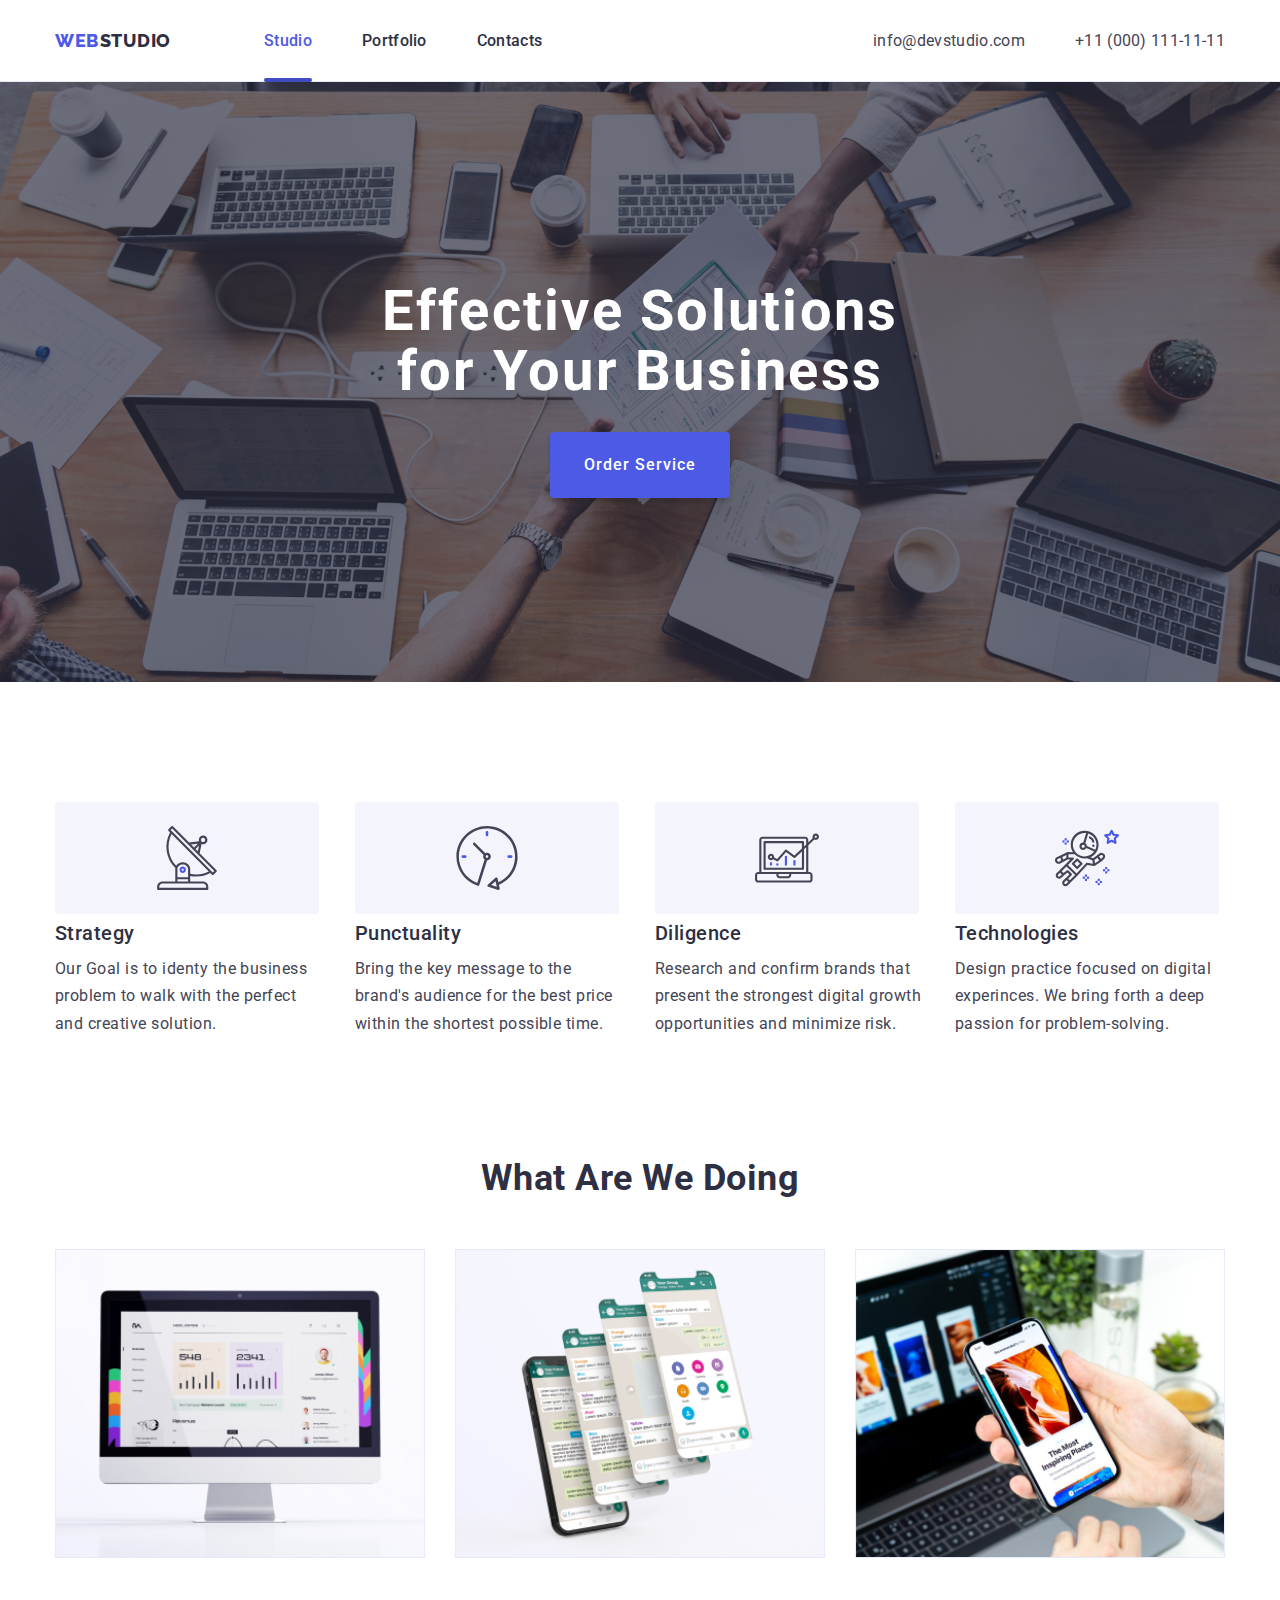
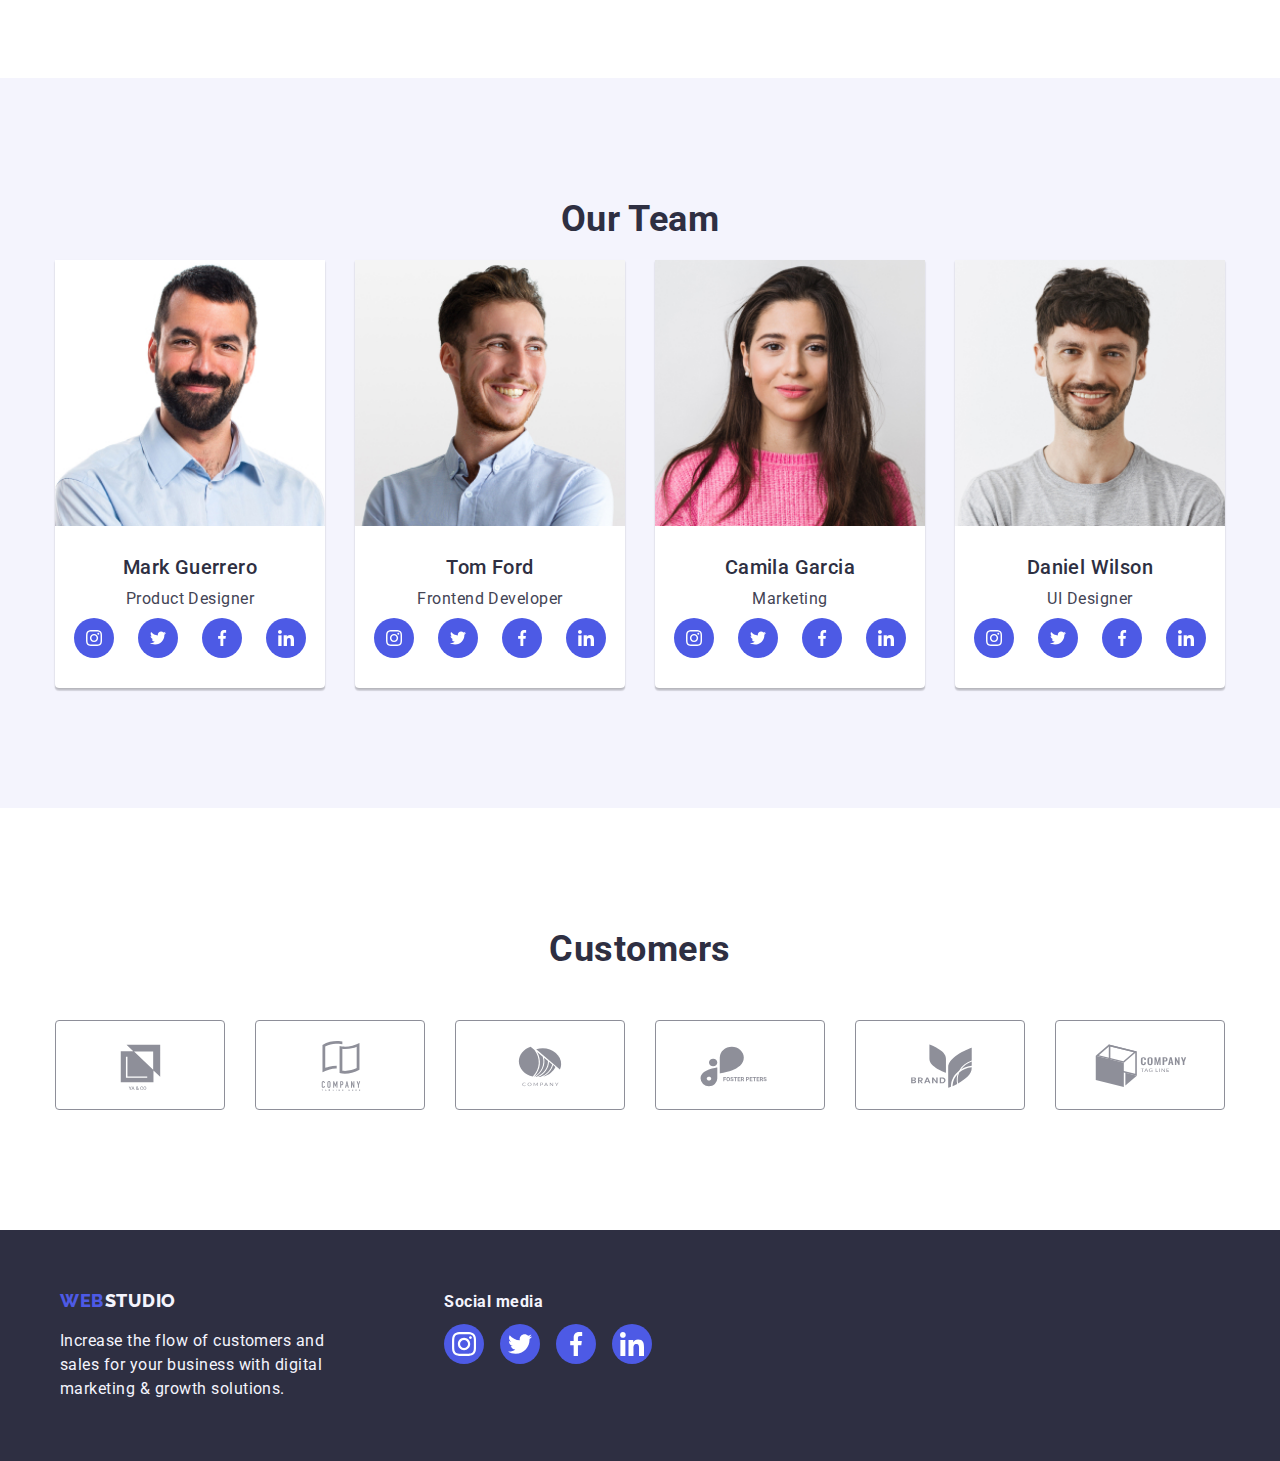
==== index.html @ b4becb07 "hw5-to-hw6" ====
<!DOCTYPE html>
<html lang="en">
  <head>
    <meta charset="UTF-8" />
    <meta name="viewport" content="width=device-width, initial-scale=1.0" />
    <title>Studio</title>

    <!-- AOS Library -->
    <!-- <link href="https://unpkg.com/aos@2.3.1/dist/aos.css" rel="stylesheet" /> -->

    <!-- ANIMATE.CSS -->
    <!-- <link
      rel="stylesheet"
      href="https://cdnjs.cloudflare.com/ajax/libs/animate.css/4.1.1/animate.min.css"
    /> -->

    <!--CSS Normalize-->
    <link
      rel="stylesheet"
      href="https://cdnjs.cloudflare.com/ajax/libs/modern-normalize/2.0.0/modern-normalize.min.css"
    />
    <!--CSS-->
    <link rel="stylesheet" href="./css/style.css" />
    <link rel="preconnect" href="https://fonts.googleapis.com" />
    <link rel="preconnect" href="https://fonts.gstatic.com" crossorigin />
    <link
      rel="stylesheet"
      href="https://fonts.googleapis.com/css2?family=Raleway:wght@800&family=Roboto:wght@400;500;700;900&display=swap"
    />
  </head>

  <body>
    <!--Header-->
    <header class="page-header">
      <div class="container menu">
        <!--Navigation-->
        <nav class="navigation">
          <a class="logo-link" href="#">
            <span class="logo">WEB</span>
            <span class="studio">STUDIO</span>
          </a>

          <ul class="nav-menu list">
            <li class="item">
              <a class="page link current" href="./index.html">Studio</a>
            </li>
            <li class="item">
              <a class="page link" href="./portfolio.html">Portfolio</a>
            </li>
            <li class="item">
              <a class="page link" href="#">Contacts</a>
            </li>
          </ul>
        </nav>

        <!--Contacts-->
        <ul class="contacts-menu list">
          <li class="item">
            <a class="contact link" href="mailto:info@devstudio.com"
              >info@devstudio.com</a
            >
          </li>
          <li class="item">
            <a class="contact link" href="tel:+110001111111"
              >+11 (000) 111-11-11</a
            >
          </li>
        </ul>
      </div>
    </header>

    <main>
      <!--Section 1-->
      <section class="hero bg-hero">
        <div class="container">
          <h1 class="hero-title">
            Effective Solutions <br />
            for Your Business
          </h1>

          <button class="button primary" type="button" data-modal-open>
            Order Service
          </button>
        </div>
      </section>

      <!--Section 2-->
      <section class="section">
        <div class="container">
          <ul class="benefits list">
            <li class="item">
              <div class="benefits-container">
                <svg class="benefits-icon" width="64" height="64">
                  <use href="./images/icons.svg#icon-strategy"></use>
                </svg>
              </div>
              <h3 class="title">Strategy</h3>
              <p class="description">
                Our Goal is to identy the business problem to walk with the
                perfect and creative solution.
              </p>
            </li>

            <li class="item">
              <div class="benefits-container">
                <svg class="benefits-icon" width="64" height="64">
                  <use href="./images/icons.svg#icon-punctuality"></use>
                </svg>
              </div>
              <h3 class="title">Punctuality</h3>
              <p class="description">
                Bring the key message to the brand's audience for the best price
                within the shortest possible time.
              </p>
            </li>

            <li class="item">
              <div class="benefits-container">
                <svg class="benefits-icon" width="64" height="64">
                  <use href="./images/icons.svg#icon-diligence"></use>
                </svg>
              </div>
              <h3 class="title">Diligence</h3>
              <p class="description">
                Research and confirm brands that present the strongest digital
                growth opportunities and minimize risk.
              </p>
            </li>

            <li class="item">
              <div class="benefits-container">
                <svg class="benefits-icon" width="64" height="64">
                  <use href="./images/icons.svg#icon-technologies"></use>
                </svg>
              </div>
              <h3 class="title">Technologies</h3>
              <p class="description">
                Design practice focused on digital experinces. We bring forth a
                deep passion for problem-solving.
              </p>
            </li>
          </ul>
        </div>
      </section>

      <!--Section 3-->
      <section class="section no-top-padding">
        <div class="container">
          <h2 class="section-title">What Are We Doing</h2>
          <ul class="what-we-do list">
            <li class="item">
              <img
                src="images/img-1.jpg"
                alt="monitor"
                width="370"
                height="294"
              />
            </li>

            <li class="item">
              <img
                src="images/img-2.jpg"
                alt="mobile phone"
                width="370"
                height="294"
              />
            </li>

            <li class="item">
              <img
                src="images/img-3.jpg"
                alt="mobile and phone"
                width="370"
                height="294"
              />
            </li>
          </ul>
        </div>
      </section>

      <!--Section 4-->
      <section class="section bg-team">
        <div class="container">
          <h2 class="section-title">Our Team</h2>
          <ul class="team list">
            <li class="item">
              <img
                src="images/team-members/mark.jpg"
                width="270"
                height="260"
                alt="Product Designer"
              />
              <h3 class="name">Mark Guerrero</h3>
              <p class="position">Product Designer</p>
              <ul class="team-social-list list">
                <li class="team-social-item">
                  <a
                    class="team-social-link link"
                    href="https://instagram.com"
                    target="_blank"
                    rel="noopener noreferrer"
                  >
                    <svg class="team-social-icon" width="16" height="16">
                      <use href="./images/icons.svg#icon-instagram"></use>
                    </svg>
                  </a>
                </li>
                <li class="team-social-item">
                  <a
                    class="team-social-link link"
                    href="https://twitter.com"
                    target="_blank"
                    rel="noopener noreferrer"
                  >
                    <svg class="team-social-icon" width="16" height="16">
                      <use href="./images/icons.svg#icon-twitter"></use>
                    </svg>
                  </a>
                </li>
                <li class="team-social-item">
                  <a
                    class="team-social-link link"
                    href="https://facebook.com"
                    target="_blank"
                    rel="noopener noreferrer"
                  >
                    <svg class="team-social-icon" width="16" height="16">
                      <use href="./images/icons.svg#icon-facebook"></use>
                    </svg>
                  </a>
                </li>
                <li class="team-social-item">
                  <a
                    class="team-social-link link"
                    href="https://linkedin.com"
                    target="_blank"
                    rel="noopener noreferrer"
                  >
                    <svg class="team-social-icon" width="16" height="16">
                      <use href="./images/icons.svg#icon-linkedin"></use>
                    </svg>
                  </a>
                </li>
              </ul>
            </li>

            <li class="item">
              <img
                src="images/team-members/tom.jpg"
                width="270"
                height="260"
                alt="Frontend Developer"
              />
              <h3 class="name">Tom Ford</h3>
              <p class="position">Frontend Developer</p>
              <ul class="team-social-list list">
                <li class="team-social-item">
                  <a
                    class="team-social-link link"
                    href="https://instagram.com"
                    target="_blank"
                    rel="noopener noreferrer"
                  >
                    <svg class="team-social-icon" width="16" height="16">
                      <use href="./images/icons.svg#icon-instagram"></use>
                    </svg>
                  </a>
                </li>
                <li class="team-social-item">
                  <a
                    class="team-social-link link"
                    href="https://twitter.com"
                    target="_blank"
                    rel="noopener noreferrer"
                  >
                    <svg class="team-social-icon" width="16" height="16">
                      <use href="./images/icons.svg#icon-twitter"></use>
                    </svg>
                  </a>
                </li>
                <li class="team-social-item">
                  <a
                    class="team-social-link link"
                    href="https://facebook.com"
                    target="_blank"
                    rel="noopener noreferrer"
                  >
                    <svg class="team-social-icon" width="16" height="16">
                      <use href="./images/icons.svg#icon-facebook"></use>
                    </svg>
                  </a>
                </li>
                <li class="team-social-item">
                  <a
                    class="team-social-link link"
                    href="https://linkedin.com"
                    target="_blank"
                    rel="noopener noreferrer"
                  >
                    <svg class="team-social-icon" width="16" height="16">
                      <use href="./images/icons.svg#icon-linkedin"></use>
                    </svg>
                  </a>
                </li>
              </ul>
            </li>

            <li class="item">
              <img
                src="images/team-members/camila.jpg"
                width="270"
                height="260"
                alt="Marketing"
              />
              <h3 class="name">Camila Garcia</h3>
              <p class="position">Marketing</p>
              <ul class="team-social-list list">
                <li class="team-social-item">
                  <a
                    class="team-social-link link"
                    href="https://instagram.com"
                    target="_blank"
                    rel="noopener noreferrer"
                  >
                    <svg class="team-social-icon" width="16" height="16">
                      <use href="./images/icons.svg#icon-instagram"></use>
                    </svg>
                  </a>
                </li>
                <li class="team-social-item">
                  <a
                    class="team-social-link link"
                    href="https://twitter.com"
                    target="_blank"
                    rel="noopener noreferrer"
                  >
                    <svg class="team-social-icon" width="16" height="16">
                      <use href="./images/icons.svg#icon-twitter"></use>
                    </svg>
                  </a>
                </li>
                <li class="team-social-item">
                  <a
                    class="team-social-link link"
                    href="https://facebook.com"
                    target="_blank"
                    rel="noopener noreferrer"
                  >
                    <svg class="team-social-icon" width="16" height="16">
                      <use href="./images/icons.svg#icon-facebook"></use>
                    </svg>
                  </a>
                </li>
                <li class="team-social-item">
                  <a
                    class="team-social-link link"
                    href="https://linkedin.com"
                    target="_blank"
                    rel="noopener noreferrer"
                  >
                    <svg class="team-social-icon" width="16" height="16">
                      <use href="./images/icons.svg#icon-linkedin"></use>
                    </svg>
                  </a>
                </li>
              </ul>
            </li>

            <li class="item">
              <img
                src="images/team-members/daniel.jpg"
                width="270"
                height="260"
                alt="UI Designer"
              />

              <h3 class="name">Daniel Wilson</h3>
              <p class="position">UI Designer</p>
              <ul class="team-social-list list">
                <li class="team-social-item">
                  <a
                    class="team-social-link link"
                    href="https://instagram.com"
                    target="_blank"
                    rel="noopener noreferrer"
                  >
                    <svg class="team-social-icon" width="16" height="16">
                      <use href="./images/icons.svg#icon-instagram"></use>
                    </svg>
                  </a>
                </li>
                <li class="team-social-item">
                  <a
                    class="team-social-link link"
                    href="https://twitter.com"
                    target="_blank"
                    rel="noopener noreferrer"
                  >
                    <svg class="team-social-icon" width="16" height="16">
                      <use href="./images/icons.svg#icon-twitter"></use>
                    </svg>
                  </a>
                </li>
                <li class="team-social-item">
                  <a
                    class="team-social-link link"
                    href="https://facebook.com"
                    target="_blank"
                    rel="noopener noreferrer"
                  >
                    <svg class="team-social-icon" width="16" height="16">
                      <use href="./images/icons.svg#icon-facebook"></use>
                    </svg>
                  </a>
                </li>
                <li class="team-social-item">
                  <a
                    class="team-social-link link"
                    href="https://linkedin.com"
                    target="_blank"
                    rel="noopener noreferrer"
                  >
                    <svg class="team-social-icon" width="16" height="16">
                      <use href="./images/icons.svg#icon-linkedin"></use>
                    </svg>
                  </a>
                </li>
              </ul>
            </li>
          </ul>
        </div>
      </section>
    </main>
    <!--Section 5 Customers-->
    <section class="section">
      <div class="container">
        <h2 class="section-title">Customers</h2>
        <ul class="customers-list list">
          <li class="customers-item">
            <a class="customers-link link" href="#"
              ><svg class="customers-icon" width="104" height="56">
                <use href="./images/icons.svg#icon-client-1"></use></svg
            ></a>
          </li>
          <li class="customers-item">
            <a class="customers-link link" href="#"
              ><svg class="customers-icon" width="104" height="56">
                <use href="./images/icons.svg#icon-client-2"></use></svg
            ></a>
          </li>
          <li class="customers-item">
            <a class="customers-link link" href="#"
              ><svg class="customers-icon" width="104" height="56">
                <use href="./images/icons.svg#icon-client-3"></use></svg
            ></a>
          </li>
          <li class="customers-item">
            <a class="customers-link link" href="#"
              ><svg class="customers-icon" width="104" height="56">
                <use href="./images/icons.svg#icon-client-4"></use></svg
            ></a>
          </li>
          <li class="customers-item">
            <a class="customers-link link" href="#"
              ><svg class="customers-icon" width="104" height="56">
                <use href="./images/icons.svg#icon-client-5"></use></svg
            ></a>
          </li>
          <li class="customers-item">
            <a class="customers-link link" href="#"
              ><svg class="customers-icon" width="104" height="56">
                <use href="./images/icons.svg#icon-client-6"></use></svg
            ></a>
          </li>
        </ul>
      </div>
    </section>
    <!--Footer-->
    <footer class="page-footer bg-footer">
      <div class="container">
        <div class="footer">
          <div class="footer-links">
            <a class="logo-link" href="#">
              <span class="logo">WEB</span>
              <span class="studio-footer">STUDIO</span>
            </a>

            <p class="footer-description">
              Increase the flow of customers and <br />
              sales for your business with digital <br />
              marketing & growth solutions.
            </p>
          </div>

          <div class="footer-block">
            <b class="social-footer">Social media</b>
            <ul class="team-social-list list">
              <li class="team-social-item">
                <a
                  class="team-social-link link"
                  href="https://instagram.com"
                  target="_blank"
                  rel="noopener noreferrer"
                >
                  <svg class="team-social-icon" width="24" height="24">
                    <use href="./images/icons.svg#icon-instagram"></use>
                  </svg>
                </a>
              </li>
              <li class="team-social-item">
                <a
                  class="team-social-link link"
                  href="https://twitter.com"
                  target="_blank"
                  rel="noopener noreferrer"
                >
                  <svg class="team-social-icon" width="24" height="24">
                    <use href="./images/icons.svg#icon-twitter"></use>
                  </svg>
                </a>
              </li>
              <li class="team-social-item">
                <a
                  class="team-social-link link"
                  href="https://facebook.com"
                  target="_blank"
                  rel="noopener noreferrer"
                >
                  <svg class="team-social-icon" width="24" height="24">
                    <use href="./images/icons.svg#icon-facebook"></use>
                  </svg>
                </a>
              </li>
              <li class="team-social-item">
                <a
                  class="team-social-link link"
                  href="https://linkedin.com"
                  target="_blank"
                  rel="noopener noreferrer"
                >
                  <svg class="team-social-icon" width="24" height="24">
                    <use href="./images/icons.svg#icon-linkedin"></use>
                  </svg>
                </a>
              </li>
            </ul>
          </div>
        </div>
      </div>
    </footer>
    <!-- AOS SCRIPT -->
    <!-- <script src="https://unpkg.com/aos@2.3.1/dist/aos.js"></script> -->

    <!-- INITIALIZE AOS -->
    <!-- <script>
      AOS.init();
    </script> -->

    <!-- MODAL -->
    <div class="backdrop is-hidden" data-modal>
      <div class="modal">
        <button class="modal-close" type="button" data-modal-close>
          <svg class="modal-close-icon" width="8" height="8">
            <use href="./images/icons.svg#icon-close"></use>
          </svg>
        </button>
      </div>
    </div>

    <!-- MODAL SCRIPT -->
    <script src="./js/modal.js"></script>
  </body>
</html>
---- css/style.css ----
:root {
  --iris: #4d5ae5;
  --navyblue: #2e2f42;
  --slate: #434455;
  --white: #fff;
  --cloud: #f4f4fd;
  --cornflower: #e7e9fc;
  --ocean: #404bbf;
  --green: #31d0aa;
  --lightslate: #8e8f99;
}

/*CSS RESET*/

p,
h1,
h2,
h3,
h4,
h5,
h6 {
  margin: 0;
}

ul,
ol {
  margin: 0;
  padding: 0;
}

html {
  box-sizing: border-box;
}

*,
*::before,
*::after {
  box-sizing: inherit;
}

img {
  max-width: 100%;
  height: auto;
  display: block;
}

.link {
  text-decoration: none;
  color: inherit;
}

.list {
  list-style: none;
}

body {
  font-family: "Roboto", sans-serif;
  font-size: 16px;
  letter-spacing: 0.03em;
  color: var(--slate);
  background-color: var(--white);
}

.container {
  width: 1200px;
  padding: 0 15px;
  margin: 0 auto;
}

/*Header*/

.page-header {
  border-bottom: 1px solid var(--cornflower);
}

.menu,
.navigation,
.nav-menu,
.contacts-menu {
  display: flex;
  align-items: center;
}

.logo-link {
  text-decoration: none;
  font-family: "Raleway", sans-serif;
  font-size: 0;
  font-weight: 800;
}

.logo-link > span {
  font-size: 18px;
  line-height: 1.17;
  letter-spacing: 0.04em;
}

.logo {
  color: var(--iris);
}

.studio {
  color: var(--navyblue);
}

.nav-menu {
  margin-left: 93px;
}

.nav-menu .page {
  position: relative;
}

.page::after {
  content: "";
  width: 0;
  position: absolute;
  height: 4px;
  border-radius: 2px;
  left: 0;
  bottom: -1px;
  transition: width 250ms ease-in-out, background-color 250ms ease-in-out;
}

.page.current::after {
  content: "";
  width: 100%;
  position: absolute;
  height: 4px;
  border-radius: 2px;
  left: 0;
  bottom: -1px;
  background-color: var(--ocean);
  border-color: var(--ocean);
}

.page:hover::after,
.page:focus::after {
  width: 100%;
  background-color: var(--ocean);
  border-color: var(--ocean);
}

.nav-menu .page.current:hover::after,
.nav-menu .page.current:focus::after {
  width: 100%;
}

.nav-menu .page,
.contacts-menu .contact {
  text-decoration: none;
  color: var(--navyblue);
  font-weight: 500;
  font-size: 16px;
  line-height: 1.14;
  letter-spacing: 0.02em;
  display: block;
  padding-top: 32px;
  padding-bottom: 31px;
  transition: color 250ms ease-in-out;
}

.contacts-menu .contact {
  color: var(--slate);
  font-weight: 400;
}

.nav-menu .page:hover,
.nav-menu .page:focus,
.nav-menu .page.current,
.contacts-menu .contact:hover,
.contacts-menu .contact:focus {
  color: var(--iris);
}

/*Contacts*/
.contacts-menu {
  margin-left: auto;
}

.nav-menu .item:not(:last-child),
.contacts-menu .item:not(:last-child) {
  margin-right: 50px;
}

.contacts-menu .contact {
  color: var(--slate);
  font-weight: 400;
}

/*Section 1*/

.bg-hero {
  background-color: var(--navyblue);
}

.hero {
  padding: 200px 0;
  text-align: center;
  height: 600px;

  background-image: linear-gradient(
      rgba(46, 47, 66, 0.7),
      rgba(46, 47, 66, 0.7)
    ),
    url(../images/hero-bg.png);
  background-repeat: no-repeat;
  background-position: center;
  background-size: cover;
}

.hero-title {
  font-size: 56px;
  text-align: center;
  line-height: 1.07;
  letter-spacing: 0.04em;
  font-weight: 700;
  color: var(--white);
  margin-bottom: 30px;
}

.button {
  border-color: transparent;
  font-family: inherit;
  font-weight: 500;
  border-radius: 4px;
  letter-spacing: 0.03em;
  cursor: pointer;
  font-size: 16px;

  transition: background-color 250ms cubic-bezier(0.4, 0, 0.2, 1),
    box-shadow 250ms cubic-bezier(0.4, 0, 0.2, 1);
}

.button.primary {
  background-color: var(--iris);
  color: var(--white);
  line-height: 1.87;
  letter-spacing: 0.06em;
  padding: 16px 32px;
  box-shadow: 0px 4px 4px rgba(0, 0, 0, 0.15);
}

.button.primary:hover,
.button.primary:focus {
  background-color: var(--ocean);
  box-shadow: 0px 3px 1px rgba(0, 0, 0, 0.1), 0px 1px 2px rgba(0, 0, 0, 0.8),
    0px 2px 2px rgba(0, 0, 0, 0.12);
}

.filters {
  display: flex;
  justify-content: center;
  margin-bottom: 50px;
}

.filters .space + .space {
  margin-left: 8px;
}

.button.filter {
  background-color: var(--cloud);
  color: var(--iris);
  line-height: 1.62;
  padding: 12px 24px;
}

.button.filter:hover,
.button.filter:focus,
.button.filter.current {
  background-color: var(--ocean);
  color: var(--cloud);
  box-shadow: 0px 3px 1px rgba(0, 0, 0, 0.1), 0px 1px 2px rgba(0, 0, 0, 0.08),
    0px 2px 2px rgba(0, 0, 0, 0.12);
}

/*Section 2*/

.benefits .title {
  color: var(--navyblue);
  font-size: 20px;
  font-weight: 500;
  margin-bottom: 10px;
  line-height: 1.14;
}

.benefits .description {
  color: var(--slate);
  font-size: 16px;
  font-weight: 400;
  line-height: 1.71;
}

.benefits {
  display: flex;
  flex-wrap: wrap;
  margin-left: -30px;
  margin-top: -30px;
}

.benefits .item {
  flex-basis: calc(100% / 4 - 30px);
  margin-left: 30px;
  margin-top: 30px;
}

/*Section 2 SVG*/

.benefits-container {
  width: 264px;
  height: 112px;

  border-radius: 4px;
  background-color: var(--cloud);

  display: flex;
  align-items: center;
  justify-content: center;

  margin-bottom: 8px;
}

.benefits-icon {
  fill: currentColor;
}

/*Section 3*/

.section {
  padding-top: 120px;
  padding-bottom: 120px;
}

.section.no-top-padding {
  padding-top: 0;
}

.section-title {
  color: var(--navyblue);
  text-align: center;
  font-size: 36px;
  font-weight: 700;
  line-height: 1.17;
  margin-bottom: 50px;
}

.what-we-do {
  display: flex;
  flex-wrap: wrap;
  margin-left: -30px;
  margin-top: -30px;
}

.what-we-do .item {
  flex-basis: calc(100% / 3 - 30px);
  margin-left: 30px;
  margin-top: 30px;
}

/*Section 4*/

.bg-team {
  background-color: var(--cloud);
}

.team {
  display: flex;
  flex-wrap: wrap;
  margin-top: -30px;
  margin-left: -30px;
}

.team .item {
  flex-basis: calc(100% / 4 - 30px);
  margin-left: 30px;
  padding-bottom: 30px;
  background-color: var(--white);
  border-radius: 0px 0px 4px 4px;
  box-shadow: 0px 3px 1px rgba(0, 0, 0, 0.1), 0px 1px 2px rgba(0, 0, 0, 0.08),
    0px 2px 2px rgba(0, 0, 0, 0.12);
}

.team .name,
.team .position {
  text-align: center;
  line-height: 1.19;
}

.team .name {
  color: var(--navyblue);
  font-size: 20px;
  font-weight: 500;
  letter-spacing: 0.02em;
  padding-top: 30px;
  padding-bottom: 10px;
}

.team .position {
  color: var(--slate);
  font-size: 16px;
  font-weight: 400;
}

/*Section 4 SVG*/

.team-social-list {
  display: flex;
  justify-content: center;

  gap: 24px;
  padding-top: 10px;
}

.team-social-item {
  width: 40px;
  height: 40px;
}

.team-social-link {
  width: 100%;
  height: 100%;
  border-radius: 50%;

  color: var(--white);
  background-color: var(--iris);

  display: flex;
  align-items: center;
  justify-content: center;

  transition: background-color 250ms cubic-bezier(0.4, 0, 0.2, 1);
}

.team-social-icon {
  fill: currentColor;
}

.team-social-link:hover,
.team-social-link:focus {
  background-color: var(--ocean);
}

.substrate {
  background-color: var(--white);
  padding: 20px 24px;
  border: 1px solid #eeeeee;
  border-top: 0;
}

.projects.list {
  display: flex;
  flex-wrap: wrap;
  margin-left: -30px;
  margin-top: -30px;
}

.project-card {
  flex-basis: calc(100% / 3 - 30px);
  margin-left: 30px;
  margin-top: 30px;

  transition: box-shadow 250ms cubic-bezier(0.4, 0, 0.2, 1);
}

.project-card:hover {
  box-shadow: 0px 2px 1px 0px rgba(46, 47, 66, 0.08),
    0px 1px 1px 0px rgba(46, 47, 66, 0.16),
    0px 1px 6px 0px rgba(46, 47, 66, 0.08);
}

.card-overlay {
  position: relative;
  overflow: hidden;
}

.card-text {
  position: absolute;
  top: 0;
  height: 100%;
  width: 100%;
  padding: 40px;
  font-size: 16px;
  color: var(--cloud);
  background-color: var(--iris);

  transform: translateY(101%);
  transition: transform 250ms ease-in-out;
}

.project-card:hover .card-text {
  transform: translateY(0);
}

.project .name {
  font-size: 20px;
  font-weight: 500;
  line-height: 2;
  letter-spacing: 0.06em;
  color: var(--navyblue);
  margin-bottom: 4px;
}

.project .type {
  color: var(--slate);
  font-weight: 400;
  font-size: 16px;
  line-height: 1.87;
}

/*Section 5 Customers*/

.customers-list {
  display: flex;
  gap: 30px;
}

.customers-item {
  flex-basis: calc(100% / 6 - 25px);
  height: 90px;
}

.customers-link {
  width: 100%;
  height: 100%;
  border-radius: 4px;
  border: 1px solid var(--lightslate);

  color: var(--lightslate);

  display: flex;
  align-items: center;
  justify-content: center;

  transition: color 250ms cubic-bezier(0.4, 0, 0.2, 1),
    border-color 250ms cubic-bezier(0.4, 0, 0.2, 1);
}

.customers-icon {
  fill: currentColor;
  width: 100px;
  height: 60px;
}

.customers-link:hover,
.customers-link:focus {
  color: var(--ocean);
  border-color: var(--ocean);
}

/*Footer*/

.studio-footer {
  color: var(--cloud);
}

.footer-description {
  color: var(--cloud);
  line-height: 1.5;
  font-size: 16px;
  padding-top: 17px;
}

.page-footer {
  padding: 60px 0 60px 60px;
  background-color: var(--navyblue);
}

/*Social Media Footer*/

.footer {
  display: flex;
  flex-wrap: wrap;
  margin-top: -12px;
  margin-left: -50px;
  align-items: baseline;
}

.social-footer {
  color: var(--cloud);
  line-height: 1.5;
}

.footer-block {
  margin-left: 120px;
}

.footer-links {
  margin-top: 12px;
  margin-left: 25px;
}

.footer-block .team-social-list {
  display: flex;
  justify-content: center;
  gap: 16px;
  padding-top: 10px;
}

.footer-block .team-social-link:hover,
.team-social-link:focus {
  background-color: var(--green);
}

/* MODAL WINDOW */

.backdrop {
  position: fixed;
  top: 0%;
  left: 0;
  width: 100%;
  height: 100%;
  background-color: rgba(0, 0, 0, 0.2);
  opacity: 1;

  transition: opacity 250ms cubic-bezier(0.4, 0, 0.2, 1);
}

.modal {
  position: absolute;
  top: 50%;
  left: 50%;
  border-radius: 4px;
  min-width: 408px;
  min-height: 584px;
  background-color: var(--white);

  transform: translate(-50%, -50%) scale(1);
  transition: transform 250ms cubic-bezier(0.4, 0, 0.2, 1);
}

.backdrop.is-hidden .modal {
  transform: translate(-50%, -50) scale(0);
}

.modal-close {
  position: absolute;
  top: 24px;
  right: 24px;
  padding: 0px;

  display: flex;
  justify-content: center;
  align-items: center;

  width: 24px;
  height: 24px;

  background-color: var(--cornflower);
  color: black;
  border: 1px solid rgba(0, 0, 0, 0.1);
  border-radius: 15px;
  cursor: pointer;

  transition: color 250ms cubic-bezier(0.4, 0, 0.2, 1),
    background-color 250ms ease-in-out;
}

.modal-close-icon {
  fill: currentColor;
}

.modal-close:hover,
.modal-close:focus {
  color: var(--white);
  background-color: var(--ocean);
}

.is-hidden {
  visibility: none;
  opacity: 0;
  pointer-events: none;
}
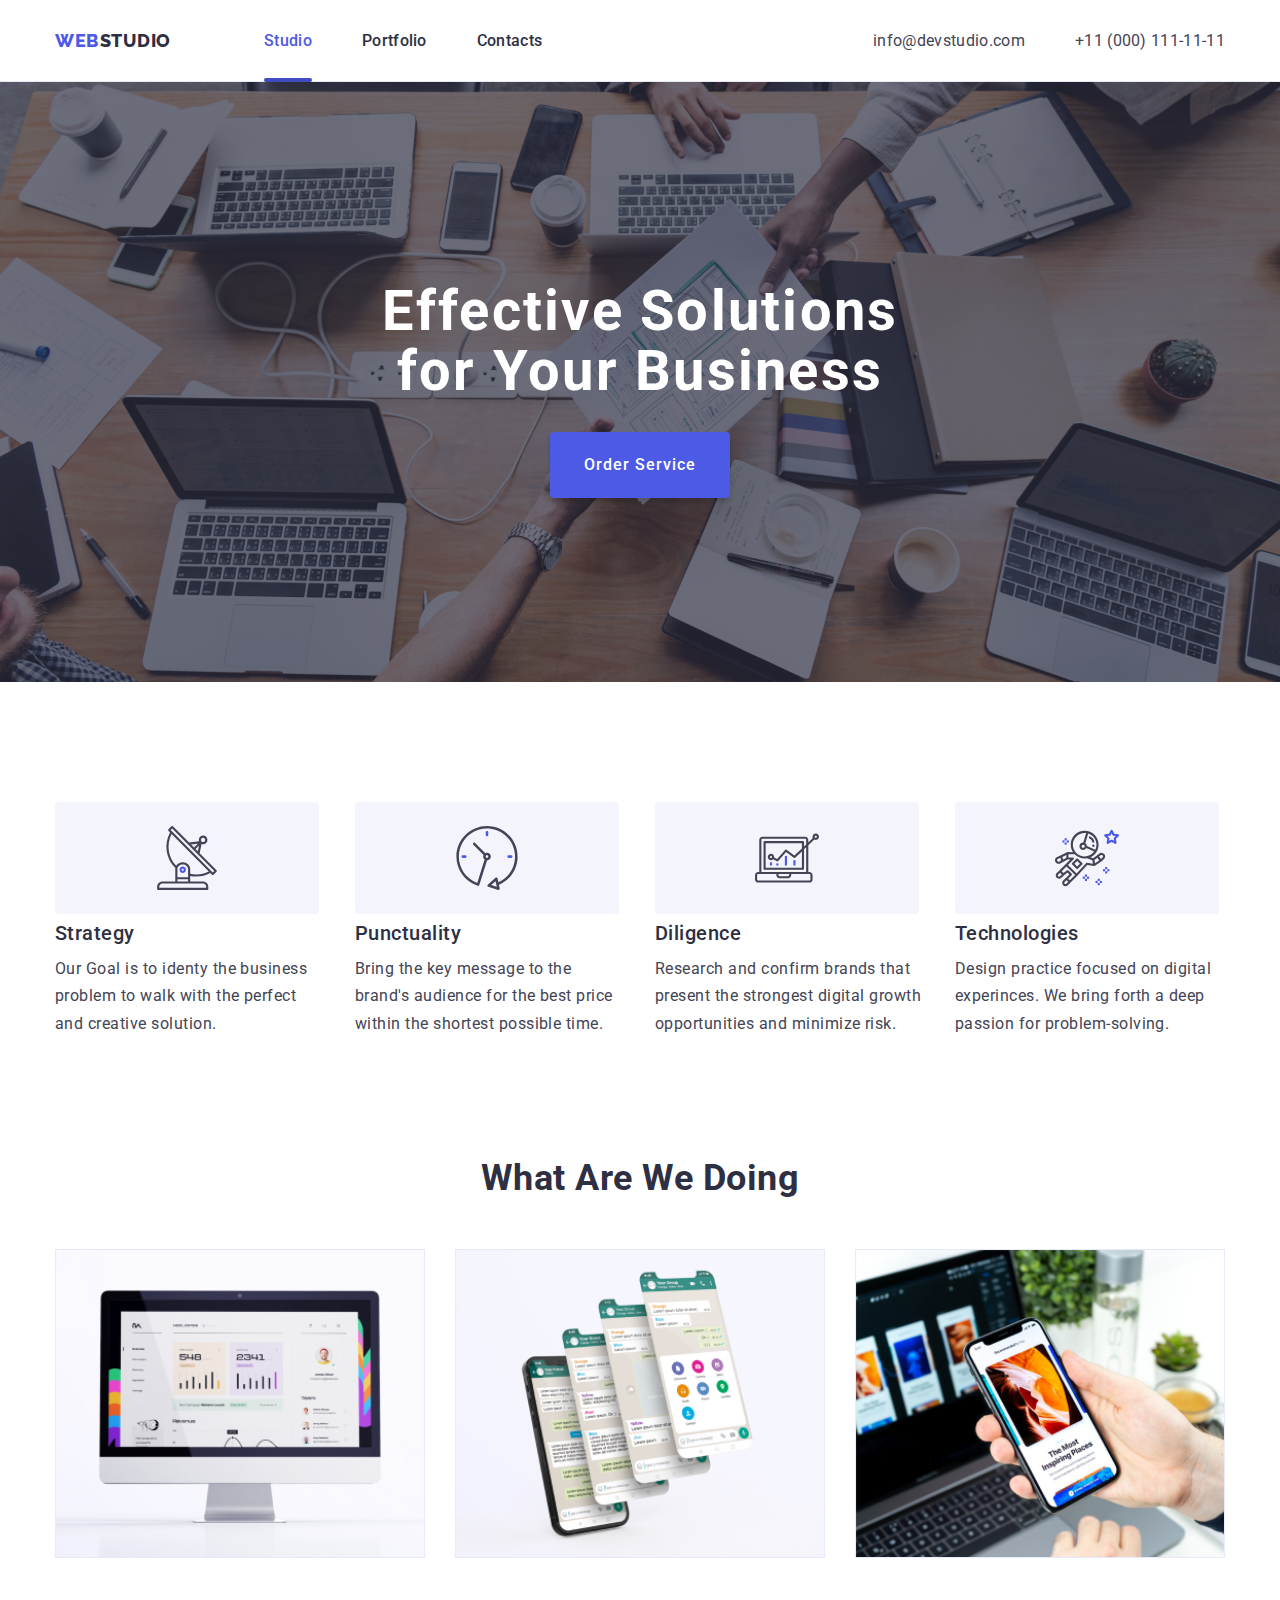
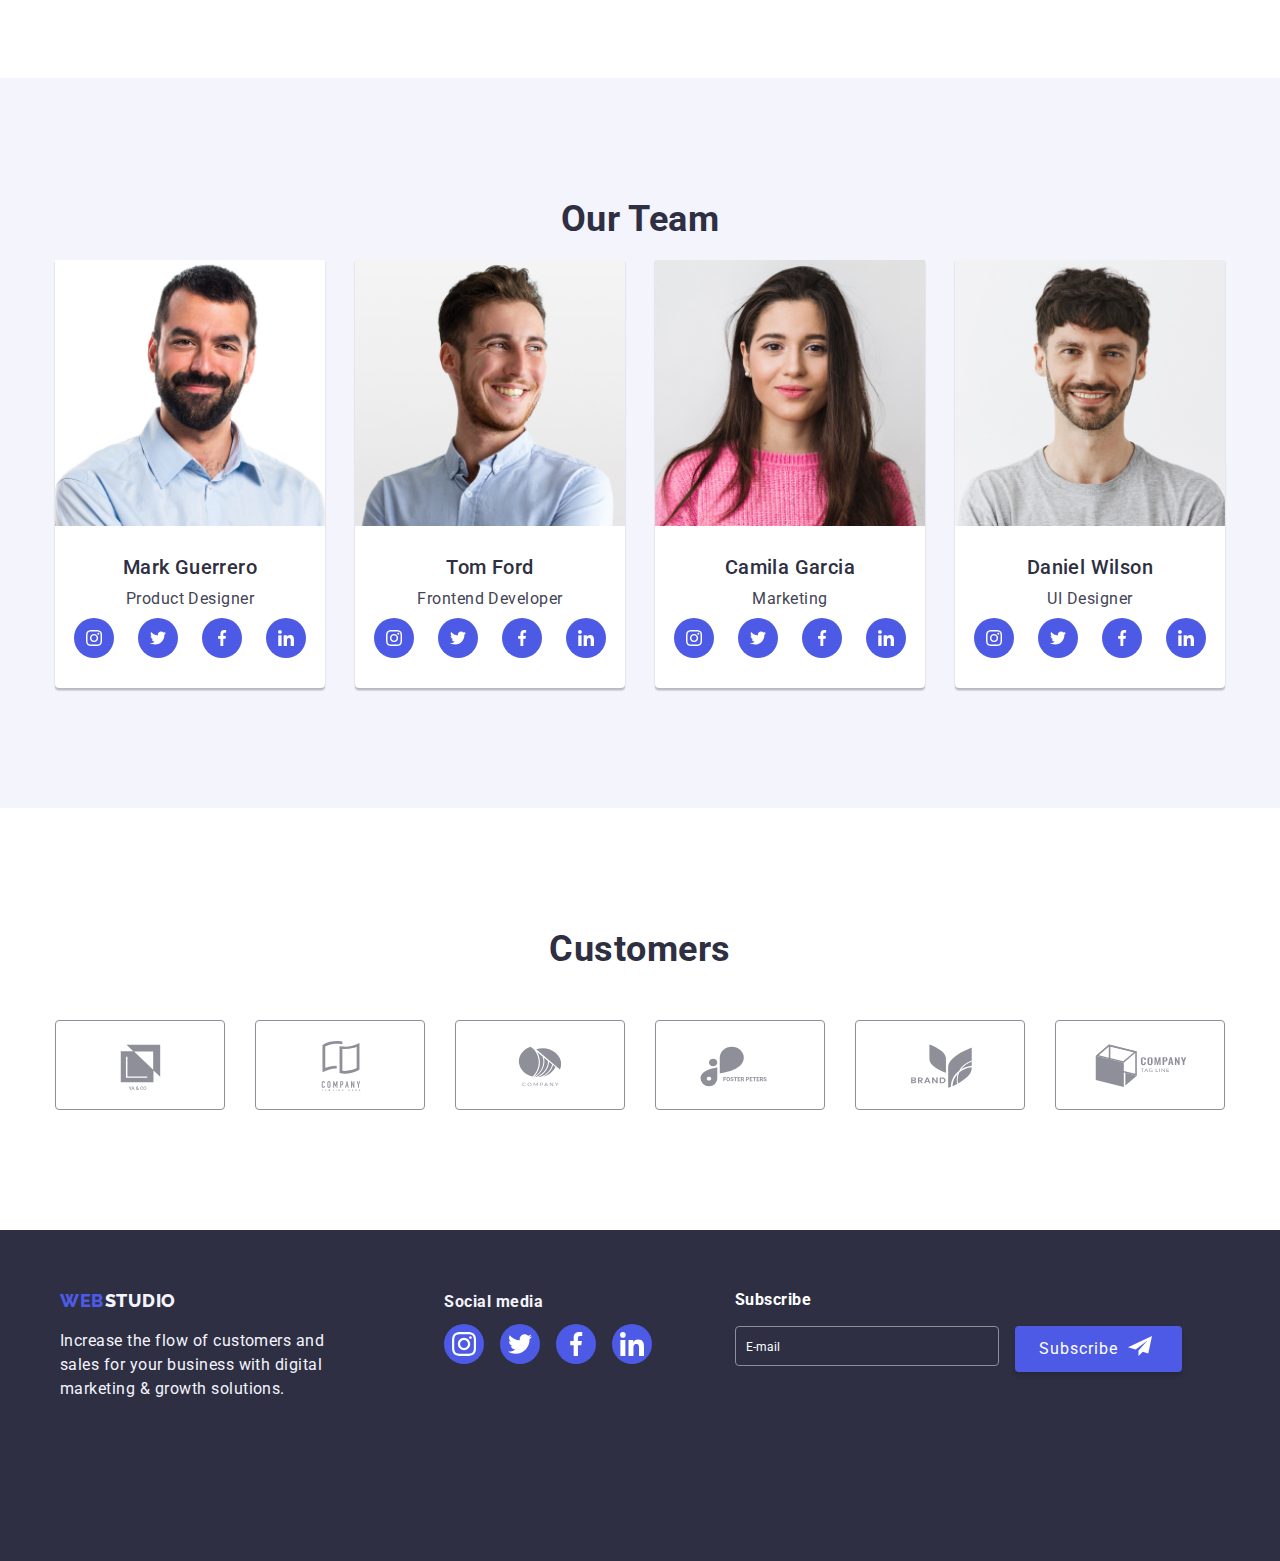
==== commit a53f4ee6: "HW6 update subscribe footer" ====
--- a/index.html
+++ b/index.html
@@ -546,6 +546,31 @@
             </ul>
           </div>
         </div>
+
+        <!-- Subscribe Form -->
+        <div class="subscribe-footer">
+          <b class="subscribe-title">Subscribe</b>
+          <form name="email-form">
+            <div class="email-wrap">
+              <label class="email-field">
+                <input
+                  class="email-input"
+                  type="text"
+                  name="email-name"
+                  placeholder="E-mail"
+                />
+              </label>
+            </div>
+            <div class="subscribe-block">
+              <button class="subscribe-modal" type="submit">
+                Subscribe
+                <svg class="subscribe-icon" width="24" height="24">
+                  <use href="./images/icons.svg#icon-subscribe"></use>
+                </svg>
+              </button>
+            </div>
+          </form>
+        </div>
       </div>
     </footer>
     <!-- AOS SCRIPT -->
@@ -564,6 +589,67 @@
             <use href="./images/icons.svg#icon-close"></use>
           </svg>
         </button>
+        <h2 class="modal-title">
+          Leave your contacts and we will call you back
+        </h2>
+        <form name="modal-form">
+          <!-- Name -->
+          <label class="form-field">
+            <span class="form-label">Name</span>
+            <input class="form-input" type="text" name="user-name" />
+            <svg class="form-icon" width="18" height="18">
+              <use href="./images/icons.svg#icon-name"></use>
+            </svg>
+          </label>
+
+          <!-- Phone -->
+          <label class="form-field">
+            <span class="form-label">Phone</span>
+            <input class="form-input" type="text" name="user-phone" />
+            <svg class="form-icon" width="18" height="18">
+              <use href="./images/icons.svg#icon-phone"></use>
+            </svg>
+          </label>
+
+          <!-- Email -->
+          <label class="form-field">
+            <span class="form-label">Email</span>
+            <input class="form-input" type="text" name="user-email" />
+            <svg class="form-icon" width="18" height="18">
+              <use href="./images/icons.svg#icon-email"></use>
+            </svg>
+          </label>
+
+          <!-- Comment -->
+          <label class="form-field">
+            <span class="form-label">Comment</span>
+            <textarea
+              class="form-textarea"
+              name="user-feedback"
+              rows="8"
+              placeholder="Text input"
+            ></textarea>
+          </label>
+
+          <!-- Terms and Privacy Policy -->
+          <label class="form-agreement">
+            <input
+              class="form-checkbox is-hidden"
+              type="checkbox"
+              name="user-terms"
+            />
+            <svg class="form-checkbox-icon" width="16" height="16">
+              <use href="./images/icons.svg#icon-checkbox"></use>
+            </svg>
+            <span
+              >I accept the terms and conditions of the
+              <a class="form-terms" href="">Privacy Policy</a></span
+            >
+          </label>
+
+          <!-- Form Button -->
+          <button class="button-modal" type="submit">Send</button>
+        </form>
       </div>
     </div>
 
--- a/css/style.css
+++ b/css/style.css
@@ -600,6 +600,84 @@
   background-color: var(--green);
 }
 
+/* Subscribe Footer */
+.subscribe-footer {
+  position: relative;
+  display: flex;
+  flex-wrap: wrap;
+  margin-bottom: 100px;
+  margin-left: 650px;
+  align-items: baseline;
+}
+
+.subscribe-title {
+  position: absolute;
+  margin-top: -110px;
+  color: var(--white);
+}
+
+.email-wrap {
+  position: relative;
+  display: flex;
+}
+
+.email-field {
+  position: absolute;
+  margin-top: -75px;
+}
+
+.email-input {
+  display: block;
+  border: 1px solid var(--lightslate);
+  border-radius: 4px;
+  width: 264px;
+  height: 40px;
+  padding: 10px;
+  background-color: transparent;
+  outline: transparent;
+  color: var(--white);
+
+  transition: border-color 250ms cubic-bezier(0.4, 0, 0.2, 1);
+}
+
+.email-input::placeholder {
+  font-size: 12px;
+  color: var(--white);
+}
+
+.subscribe-block {
+  position: relative;
+}
+
+.subscribe-modal {
+  position: absolute;
+  margin: -75px 0 0 280px;
+  background-color: var(--iris);
+  color: var(--white);
+  line-height: 1.87;
+  letter-spacing: 0.06em;
+
+  border: 4px;
+  border-radius: 4px;
+  padding: 8px 64px 8px 24px;
+  box-shadow: 0px 4px 4px rgba(0, 0, 0, 0.15);
+
+  transition: background-color 250ms cubic-bezier(0.4, 0, 0.2, 1);
+}
+
+.subscribe-modal:hover,
+.subscribe-modal:focus {
+  background-color: var(--ocean);
+  box-shadow: 0px 3px 1px rgba(0, 0, 0, 0.1), 0px 1px 2px rgba(0, 0, 0, 0.8),
+    0px 2px 2px rgba(0, 0, 0, 0.12);
+}
+
+.subscribe-icon {
+  fill: var(--white);
+  position: absolute;
+  margin-left: 10px;
+}
+
 /* MODAL WINDOW */
 
 .backdrop {
@@ -615,6 +693,8 @@
 }
 
 .modal {
+  padding: 40px;
+
   position: absolute;
   top: 50%;
   left: 50%;
@@ -627,6 +707,14 @@
   transition: transform 250ms cubic-bezier(0.4, 0, 0.2, 1);
 }
 
+.modal-title {
+  font-weight: 700;
+  font-size: 20px;
+  text-align: center;
+  color: var(--navyblue);
+  margin: 24px 0 34px 0;
+}
+
 .backdrop.is-hidden .modal {
   transform: translate(-50%, -50) scale(0);
 }
@@ -669,3 +757,121 @@
   opacity: 0;
   pointer-events: none;
 }
+
+/* MODAL FORM */
+
+.form-field {
+  display: block;
+  position: relative;
+}
+
+.form-label {
+  position: absolute;
+  top: -16px;
+  font-size: 12px;
+  line-height: 0.87px;
+  letter-spacing: 0.01em;
+}
+
+.form-input,
+.form-textarea {
+  display: block;
+  width: 100%;
+  margin-bottom: 29px;
+  padding: 11px 16px 11px 40px;
+  border: 1px solid rgba(46, 47, 66, 0.4);
+  border-radius: 4px;
+
+  line-height: 0.87px;
+  letter-spacing: 0.01em;
+
+  color: var(--navyblue);
+  transition: border-color 250ms cubic-bezier(0.4, 0, 0.2, 1);
+}
+
+.form-input:hover,
+.form-input:focus,
+.form-textarea:hover,
+.form-textarea:focus {
+  outline: none;
+  border-color: var(--iris);
+}
+
+.form-textarea {
+  padding-left: 16px;
+  height: 120px;
+  resize: none;
+}
+
+.form-textarea::placeholder {
+  color: var(--lightslate);
+  font-size: 12px;
+}
+
+.form-icon {
+  position: absolute;
+  top: 50%;
+  left: 12px;
+  transform: translateY(-50%);
+  fill: var(--navyblue);
+  transition: fill 250ms cubic-bezier(0.4, 0, 0.2, 1);
+}
+
+.form-input:hover + .form-icon,
+.form-input:focus + .form-icon {
+  fill: var(--iris);
+}
+
+.form-agreement {
+  display: flex;
+  justify-content: center;
+  align-items: center;
+  margin-bottom: 34px;
+  margin-left: -12px;
+}
+
+.form-checkbox-icon {
+  fill: none;
+  border: 2px solid var(--navyblue, rgba(46, 47, 66, 0.4));
+  border-radius: 2px;
+  margin-right: 7px;
+
+  transition: border-color 250ms cubic-bezier(0.4, 0, 0.2, 1),
+    background-color 250ms cubic-bezier(0.4, 0, 0.2, 1),
+    fill 250ms cubic-bezier(0.4, 0, 0.2, 1);
+}
+
+.form-checkbox:checked + .form-checkbox-icon {
+  background-color: var(--iris);
+  border-color: var(--iris);
+  fill: var(--white);
+}
+
+.form-terms {
+  color: var(--iris);
+}
+
+.button-modal {
+  display: block;
+  margin: 0 auto;
+  margin-top: 24px;
+
+  background-color: var(--iris);
+  color: var(--white);
+  line-height: 1.87;
+  letter-spacing: 0.06em;
+
+  border: 4px;
+  border-radius: 4px;
+  padding: 16px 64px;
+  box-shadow: 0px 4px 4px rgba(0, 0, 0, 0.15);
+
+  transition: background-color 250ms cubic-bezier(0.4, 0, 0.2, 1);
+}
+
+.button-modal:hover,
+.button-modal:focus {
+  background-color: var(--ocean);
+  box-shadow: 0px 3px 1px rgba(0, 0, 0, 0.1), 0px 1px 2px rgba(0, 0, 0, 0.8),
+    0px 2px 2px rgba(0, 0, 0, 0.12);
+}
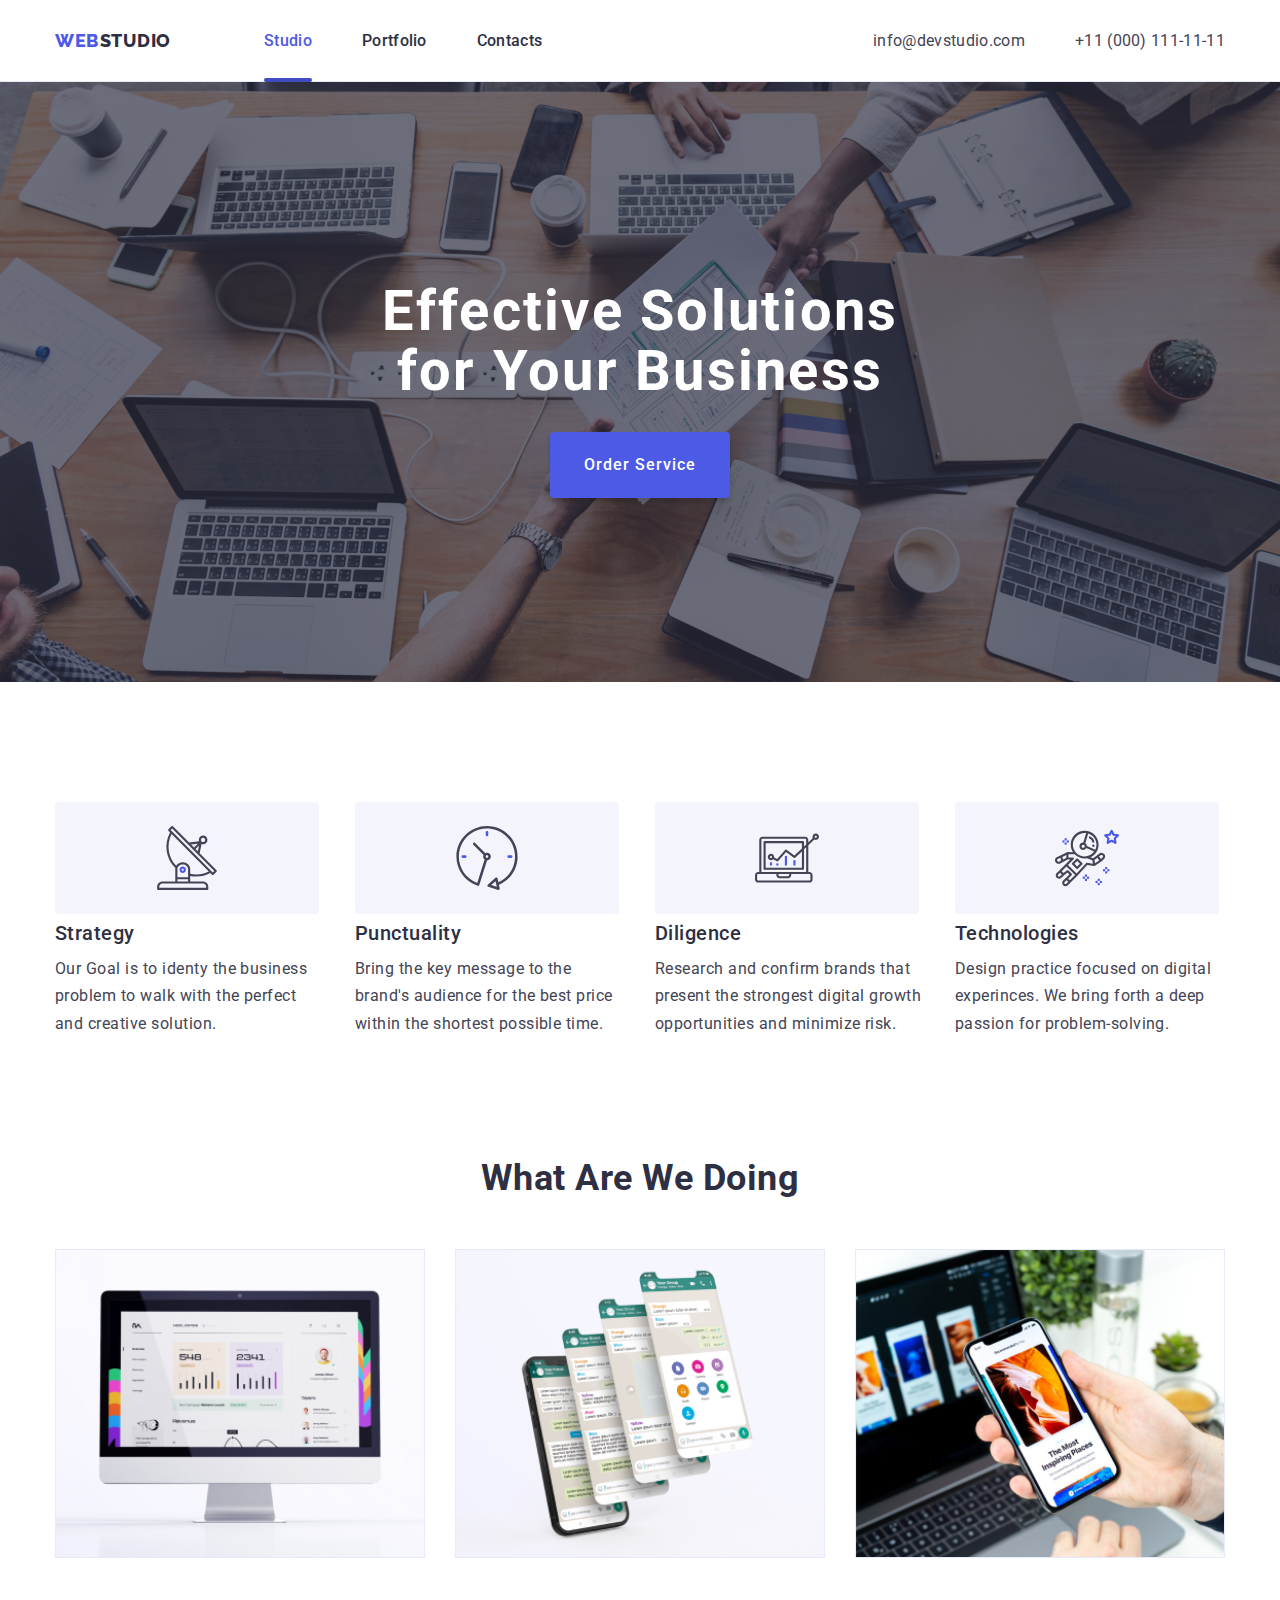
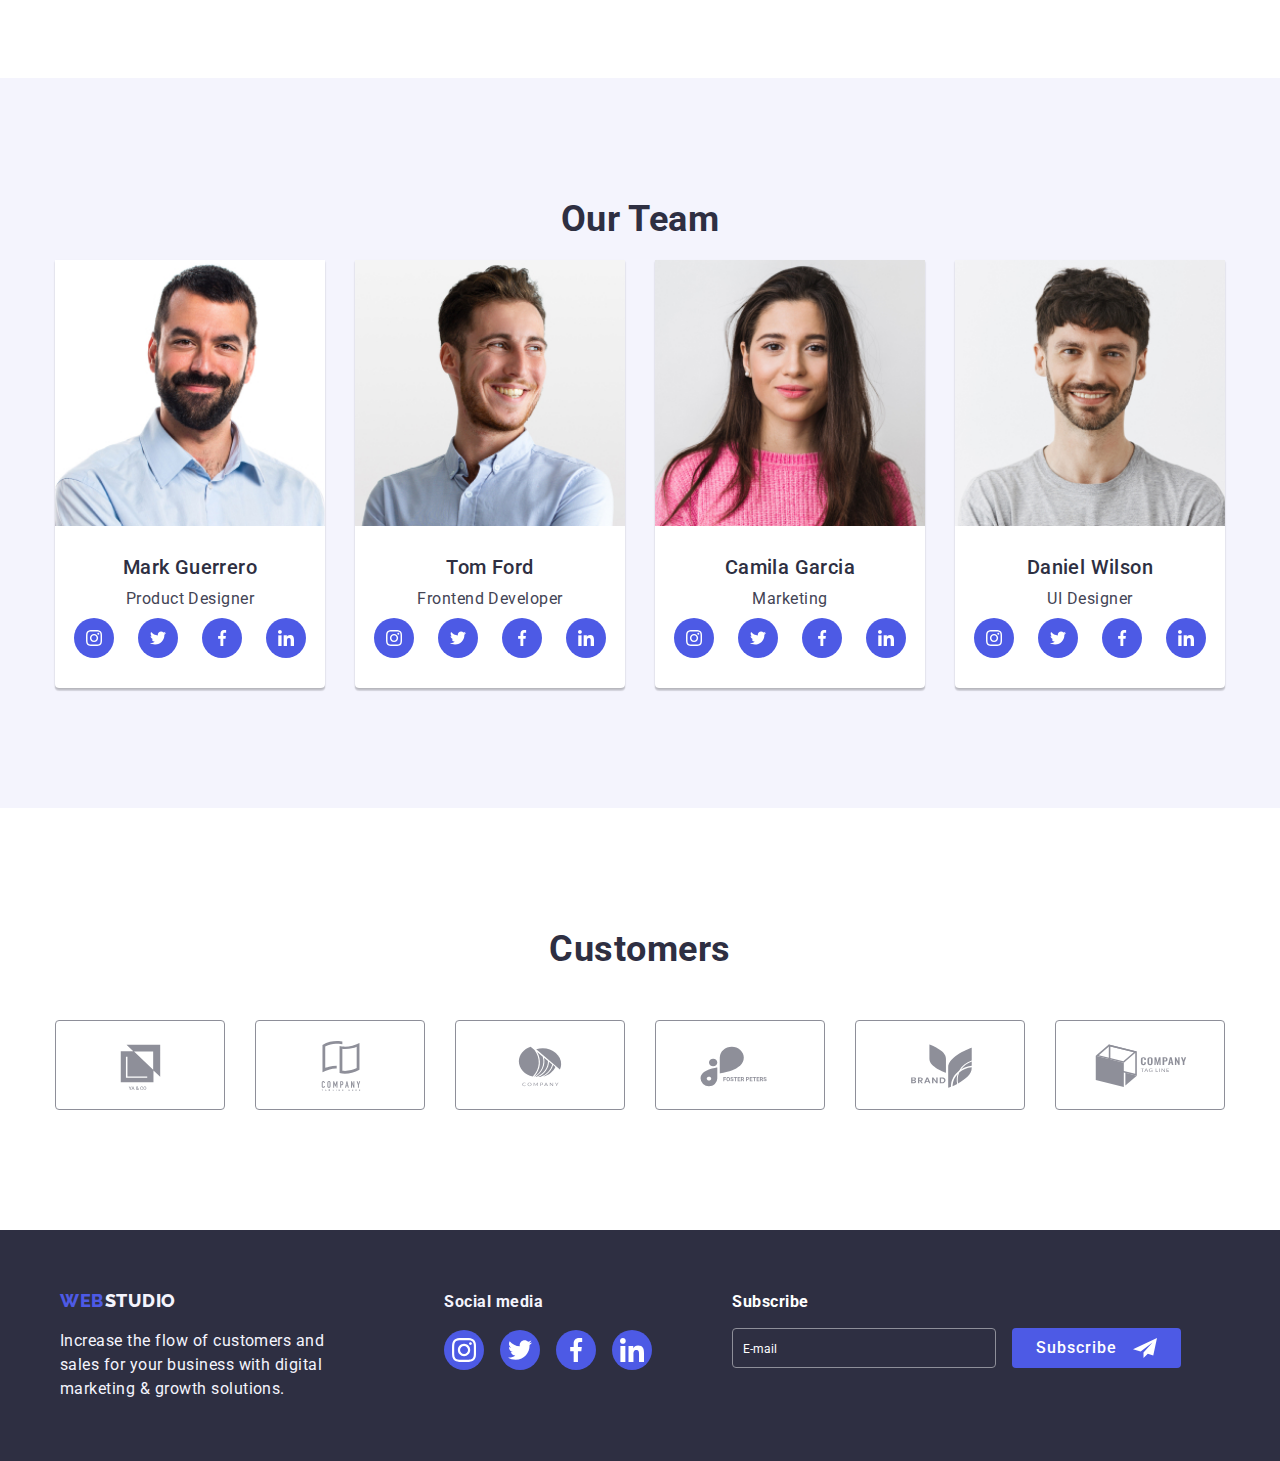
==== commit 0e6b6931: "updated hw6 from corrections" ====
--- a/index.html
+++ b/index.html
@@ -545,31 +545,31 @@
               </li>
             </ul>
           </div>
-        </div>
-
-        <!-- Subscribe Form -->
-        <div class="subscribe-footer">
-          <b class="subscribe-title">Subscribe</b>
-          <form name="email-form">
-            <div class="email-wrap">
+
+          <!-- Subscribe Form -->
+          <div class="subscribe-footer">
+            <b class="subscribe-title">Subscribe</b>
+            <form name="email-form">
               <label class="email-field">
                 <input
                   class="email-input"
                   type="text"
                   name="email-name"
                   placeholder="E-mail"
+                  required
                 />
               </label>
-            </div>
-            <div class="subscribe-block">
-              <button class="subscribe-modal" type="submit">
-                Subscribe
-                <svg class="subscribe-icon" width="24" height="24">
-                  <use href="./images/icons.svg#icon-subscribe"></use>
-                </svg>
-              </button>
-            </div>
-          </form>
+
+              <div class="subscribe-block">
+                <button class="subscribe-modal" type="submit">
+                  Subscribe
+                  <svg class="subscribe-icon" width="24" height="24">
+                    <use href="./images/icons.svg#icon-subscribe"></use>
+                  </svg>
+                </button>
+              </div>
+            </form>
+          </div>
         </div>
       </div>
     </footer>
@@ -596,7 +596,7 @@
           <!-- Name -->
           <label class="form-field">
             <span class="form-label">Name</span>
-            <input class="form-input" type="text" name="user-name" />
+            <input class="form-input" type="text" name="user-name" required />
             <svg class="form-icon" width="18" height="18">
               <use href="./images/icons.svg#icon-name"></use>
             </svg>
@@ -605,7 +605,7 @@
           <!-- Phone -->
           <label class="form-field">
             <span class="form-label">Phone</span>
-            <input class="form-input" type="text" name="user-phone" />
+            <input class="form-input" type="text" name="user-phone" required />
             <svg class="form-icon" width="18" height="18">
               <use href="./images/icons.svg#icon-phone"></use>
             </svg>
@@ -614,7 +614,7 @@
           <!-- Email -->
           <label class="form-field">
             <span class="form-label">Email</span>
-            <input class="form-input" type="text" name="user-email" />
+            <input class="form-input" type="text" name="user-email" required />
             <svg class="form-icon" width="18" height="18">
               <use href="./images/icons.svg#icon-email"></use>
             </svg>
@@ -628,6 +628,7 @@
               name="user-feedback"
               rows="8"
               placeholder="Text input"
+              required
             ></textarea>
           </label>
 
@@ -637,18 +638,21 @@
               class="form-checkbox is-hidden"
               type="checkbox"
               name="user-terms"
+              required
             />
             <svg class="form-checkbox-icon" width="16" height="16">
               <use href="./images/icons.svg#icon-checkbox"></use>
             </svg>
-            <span
+            <span class="agree-desc"
               >I accept the terms and conditions of the
               <a class="form-terms" href="">Privacy Policy</a></span
             >
           </label>
 
           <!-- Form Button -->
-          <button class="button-modal" type="submit">Send</button>
+          <div class="button-modal-block">
+            <button class="button-modal" type="submit">Send</button>
+          </div>
         </form>
       </div>
     </div>
--- a/css/style.css
+++ b/css/style.css
@@ -592,7 +592,7 @@
   display: flex;
   justify-content: center;
   gap: 16px;
-  padding-top: 10px;
+  padding-top: 16px;
 }
 
 .footer-block .team-social-link:hover,
@@ -602,37 +602,30 @@
 
 /* Subscribe Footer */
 .subscribe-footer {
-  position: relative;
-  display: flex;
-  flex-wrap: wrap;
-  margin-bottom: 100px;
-  margin-left: 650px;
-  align-items: baseline;
+  width: 453px;
+  height: 80px;
+  flex-shrink: 0;
+  margin-left: 80px;
 }
 
 .subscribe-title {
-  position: absolute;
-  margin-top: -110px;
   color: var(--white);
 }
 
-.email-wrap {
-  position: relative;
-  display: flex;
-}
-
 .email-field {
-  position: absolute;
-  margin-top: -75px;
+  margin-top: 16px;
+  margin-bottom: 32px;
 }
 
 .email-input {
   display: block;
   border: 1px solid var(--lightslate);
   border-radius: 4px;
+  margin-top: 16px;
   width: 264px;
   height: 40px;
   padding: 10px;
+
   background-color: transparent;
   outline: transparent;
   color: var(--white);
@@ -646,21 +639,28 @@
 }
 
 .subscribe-block {
-  position: relative;
+  margin-left: 280px;
+  margin-top: -40px;
 }
 
 .subscribe-modal {
-  position: absolute;
-  margin: -75px 0 0 280px;
   background-color: var(--iris);
+  height: 40px;
+
+  display: inline-flex;
+  justify-content: center;
+  align-items: center;
+  cursor: pointer;
+
   color: var(--white);
   line-height: 1.87;
   letter-spacing: 0.06em;
+  font-weight: 500;
 
   border: 4px;
   border-radius: 4px;
-  padding: 8px 64px 8px 24px;
-  box-shadow: 0px 4px 4px rgba(0, 0, 0, 0.15);
+  padding: 8px 24px;
+  gap: 16px;
 
   transition: background-color 250ms cubic-bezier(0.4, 0, 0.2, 1);
 }
@@ -674,8 +674,6 @@
 
 .subscribe-icon {
   fill: var(--white);
-  position: absolute;
-  margin-left: 10px;
 }
 
 /* MODAL WINDOW */
@@ -693,14 +691,13 @@
 }
 
 .modal {
-  padding: 40px;
-
+  padding: 72px 24px 24px 24px;
   position: absolute;
   top: 50%;
   left: 50%;
   border-radius: 4px;
-  min-width: 408px;
-  min-height: 584px;
+  width: 408px;
+  height: 584px;
   background-color: var(--white);
 
   transform: translate(-50%, -50%) scale(1);
@@ -708,11 +705,11 @@
 }
 
 .modal-title {
-  font-weight: 700;
-  font-size: 20px;
+  font-weight: 500;
+  font-size: 16px;
   text-align: center;
   color: var(--navyblue);
-  margin: 24px 0 34px 0;
+  margin-bottom: 34px;
 }
 
 .backdrop.is-hidden .modal {
@@ -801,6 +798,7 @@
   padding-left: 16px;
   height: 120px;
   resize: none;
+  margin-bottom: 16px;
 }
 
 .form-textarea::placeholder {
@@ -824,15 +822,14 @@
 
 .form-agreement {
   display: flex;
-  justify-content: center;
   align-items: center;
-  margin-bottom: 34px;
+  margin-bottom: 24px;
   margin-left: -12px;
 }
 
 .form-checkbox-icon {
   fill: none;
-  border: 2px solid var(--navyblue, rgba(46, 47, 66, 0.4));
+  border: 1px solid var(--navyblue, rgba(46, 47, 66, 0.4));
   border-radius: 2px;
   margin-right: 7px;
 
@@ -847,14 +844,25 @@
   fill: var(--white);
 }
 
+.agree-desc {
+  font-size: 12px;
+  color: var(--lightslate);
+}
+
 .form-terms {
   color: var(--iris);
 }
 
+.button-modal-block {
+  display: flex;
+  align-items: center;
+  justify-content: center;
+  width: 100%;
+}
+
 .button-modal {
-  display: block;
-  margin: 0 auto;
-  margin-top: 24px;
+  width: 169px;
+  height: 56px;
 
   background-color: var(--iris);
   color: var(--white);
@@ -863,7 +871,7 @@
 
   border: 4px;
   border-radius: 4px;
-  padding: 16px 64px;
+  padding: 16px 32px;
   box-shadow: 0px 4px 4px rgba(0, 0, 0, 0.15);
 
   transition: background-color 250ms cubic-bezier(0.4, 0, 0.2, 1);
